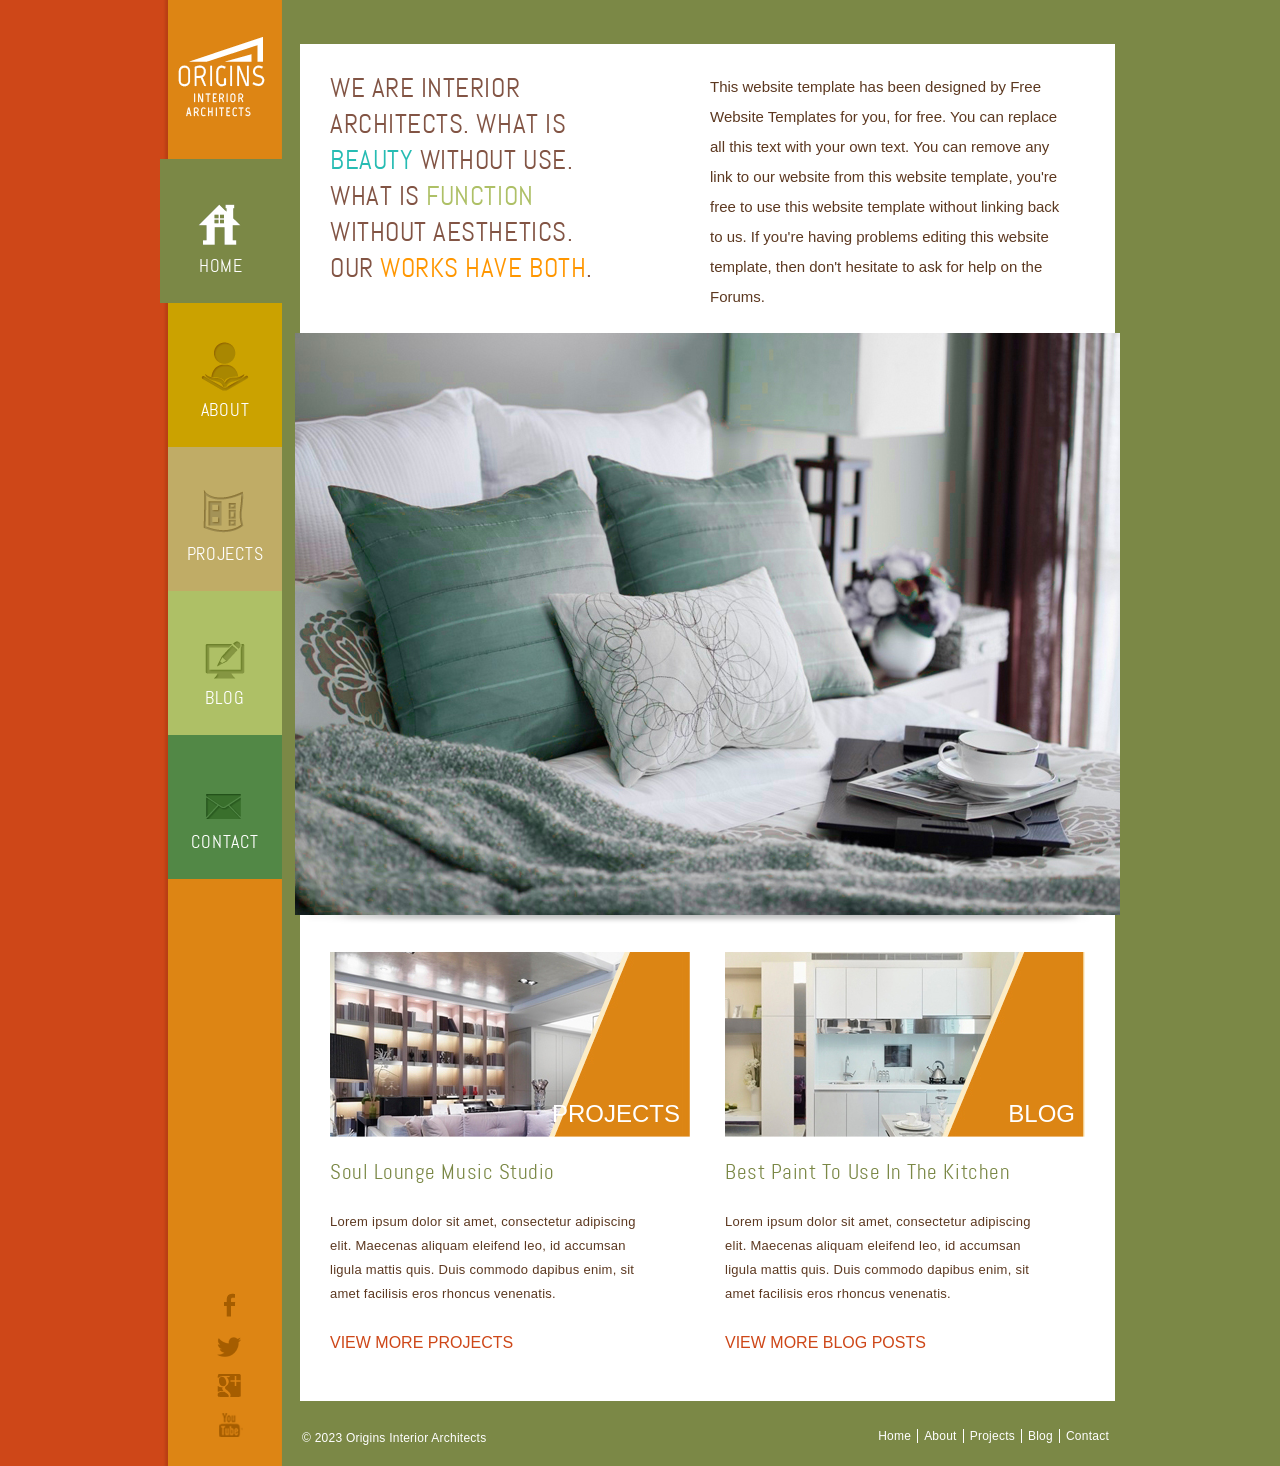
==== index.html @ 418c65bd "first upload" ====
<!DOCTYPE html>
<!-- Website template by freewebsitetemplates.com -->
<html>
<head>
	<meta charset="UTF-8">
	<title>Origin Architects Website Template</title>
	<link rel="stylesheet" href="css/style.css" type="text/css">
</head>
<body>
	<div id="background-green">
		background
	</div>
	<div class="page">
		<div class="home-page">
			<div class="sidebar">
				<a href="index.html" id="logo"><img src="images/logo.png" alt="logo"></a>
				<ul>
					<li class="selected home">
						<a href="index.html">Home</a>
					</li>
					<li class="about">
						<a href="about.html">About</a>
					</li>
					<li class="projects">
						<a href="projects.html">Projects</a>
					</li>
					<li class="blog">
						<a href="blog.html">Blog</a>
					</li>
					<li class="contact">
						<a href="contact.html">Contact</a>
					</li>
				</ul>
				<div class="connect">
					<a href="http://freewebsitetemplates.com/go/facebook/" id="fb">facebook</a> <a href="http://freewebsitetemplates.com/go/twitter/" id="twitter">twitter</a> <a href="http://freewebsitetemplates.com/go/googleplus/" id="googleplus">google+</a> <a href="http://freewebsitetemplates.com/go/youtube/" id="youtube">youtube</a>
				</div>
			</div>
			<div class="body">
				<div class="content-home">
					<div>
						<h3>We are interior architects. What is <span class="beauty">beauty</span> without use. What is <span class="function">function</span> without aesthetics. our <span class="works">works have both</span>.</h3>
						<p>
							This website template has been designed by Free Website Templates for you, for free. You can replace all this text with your own text. You can remove any link to our website from this website template, you're free to use this website template without linking back to us. If you're having problems editing this website template, then don't hesitate to ask for help on the Forums.
						</p>
					</div>
					<div class="featured">
						<img src="images/bed.jpg" alt="">
					</div>
					<div>
						<ul>
							<li>
								<a href="projects.html"><img src="images/bg-projects.jpg" alt=""></a>
								<h4><a href="projects.html">Projects</a></h4>
								<h3><a href="projects.html">Soul Lounge Music Studio</a></h3>
								<p>
									Lorem ipsum dolor sit amet, consectetur adipiscing elit. Maecenas aliquam eleifend leo, id accumsan ligula mattis quis. Duis commodo dapibus enim, sit amet facilisis eros rhoncus venenatis.
								</p>
								<a href="projects.html">View More Projects</a>
							</li>
							<li>
								<a href="blog.html"><img src="images/bg-blog.jpg" alt=""></a>
								<h4><a href="blog.html">Blog</a></h4>
								<h3><a href="blog.html">Best Paint To Use In The Kitchen</a></h3>
								<p>
									Lorem ipsum dolor sit amet, consectetur adipiscing elit. Maecenas aliquam eleifend leo, id accumsan ligula mattis quis. Duis commodo dapibus enim, sit amet facilisis eros rhoncus venenatis.
								</p>
								<a href="blog.html">View More Blog Posts</a>
							</li>
						</ul>
					</div>
				</div>
				<div class="footer">
					<p>
						&#169; 2023 Origins Interior Architects
					</p>
					<ul>
						<li>
							<a href="index.html">Home</a>
						</li>
						<li>
							<a href="about.html">About</a>
						</li>
						<li>
							<a href="projects.html">Projects</a>
						</li>
						<li>
							<a href="blog.html">Blog</a>
						</li>
						<li>
							<a href="contact.html">Contact</a>
						</li>
					</ul>
				</div>
			</div>
		</div>
	</div>
</body>
</html>
---- css/style.css ----
/* Website template by freewebsitetemplates.com */
/*------------------------- Layout styles ------------------------*/
body {
	margin:0;
	background-color:#ce4718;
	font-family: 'AbelRegular';
	position:relative;
}
a {
	outline:none;
}
a img {
	border:0;
	display:block;
}
p {
	font-family:Arial, Helvetica, sans-serif;
}
p a {
	color:#5c3820!important;
	text-decoration:underline!important;
}
p a:hover {
	color:#995d36!important;
}
#background-green {
	background:url(../images/bg-green-absolute.png);
	height:100%;
	margin:0;
	position:absolute;
	right:0;
	text-indent:-99999px;
	width:51%;
	z-index:-1;
}
#background-yellow {
	background:url(../images/bg-yellow-absolute.png);
	height:100%;
	margin:0;
	position:absolute;
	right:0;
	text-indent:-99999px;
	width:51%;
	z-index:-1;
}
#background-lightyellow {
	background:url(../images/bg-lightyellow-absolute.png);
	height:100%;
	margin:0;
	position:absolute;
	right:0;
	text-indent:-99999px;
	width:51%;
	z-index:-1;
}
#background-lightgreen {
	background:url(../images/bg-lightgreen-absolute.png);
	height:100%;
	margin:0;
	position:absolute;
	right:0;
	text-indent:-99999px;
	width:51%;
	z-index:-1;
}
#background-green2 {
	background:url(../images/bg-green2-absolute.png);
	height:100%;
	margin:0;
	position:absolute;
	right:0;
	text-indent:-99999px;
	width:51%;
	z-index:-1;
}
/*------------------------- Pages ------------------------*/
.page {
	width:960px;
	margin:0 auto;
}
.page .home-page {
	background:url(../images/bg-home.png) repeat-y right top;
	overflow:hidden;
	min-height:1440px;
}
.page .about-page {
	background:url(../images/bg-about.png) repeat-y right top;
	overflow:hidden;
	min-height:1440px;
}
.page .project-page {
	background:url(../images/bg-project.png) repeat-y right top;
	overflow:hidden;
	min-height:1440px;
}
.page .blog-page {
	background:url(../images/bg-blog.png) repeat-y right top;
	overflow:hidden;
	min-height:1440px;
}
.page .contact-page {
	background:url(../images/bg-contact.png) repeat-y right top;
	overflow:hidden;
	min-height:1440px;
}
/*------------------------- Fonts ------------------------*/
@font-face {
	font-family: 'AbelRegular';
	src: url('../fonts/abel-regular-webfont.eot');
	src: url('../fonts/abel-regular-webfont.eot?#iefix') format('embedded-opentype'),  url('../fonts/abel-regular-webfont.woff') format('woff'),  url('../fonts/abel-regular-webfont.ttf') format('truetype'),  url('../fonts/abel-regular-webfont.svg#AbelRegular') format('svg');
	font-weight: normal;
	font-style: normal;
}
/*------------------------- Sidebar ------------------------*/
.sidebar {
	width:122px;
	float:left;
}
.sidebar a#logo {
	display:block;
	margin:37px 0 0 18px;
}
.sidebar ul {
	list-style:none;
	margin:46px 0 0;
	padding:0;
}
.sidebar ul li {
	min-height:0!important;
	margin-top:-4px;
}
.sidebar ul li a {
	color:#FFF;
	font-family:AbelRegular;
	font-size:18px;
	letter-spacing:.04em;
	line-height:215px;
	text-transform:uppercase;
	display:block;
	text-decoration:none;
	text-align:center;
	float:right;
}
.sidebar ul li.selected.home a, .sidebar ul li.selected.home:hover a {
	width:122px;
	background:url(../images/nav-icon.png) no-repeat 36px -56px #7b8846;
}
.sidebar ul li.home:hover a {
	width:114px;
	background:url(../images/nav-icon.png) no-repeat 33px -56px #7b8846;
}
.sidebar ul li.home a {
	width:114px;
	height:144px;
	background:url(../images/nav-icon.png) no-repeat 33px 45px #7b8846;
}
.sidebar ul li.selected.about a, .sidebar ul li.selected.about:hover a {
	width:122px;
	background:url(../images/nav-icon.png) no-repeat 36px -271px #cba200;
}
.sidebar ul li.about:hover a {
	width:114px;
	background:url(../images/nav-icon.png) no-repeat 33px -271px #cba200;
}
.sidebar ul li.about a {
	width:114px;
	height:144px;
	background:url(../images/nav-icon.png) no-repeat 33px -163px #cba200;
}
.sidebar ul li.selected.projects a, .sidebar ul li.selected.projects:hover a {
	width:122px;
	background:url(../images/nav-icon.png) no-repeat 36px -480px #c0ac66;
}
.sidebar ul li.projects:hover a {
	width:114px;
	background:url(../images/nav-icon.png) no-repeat 33px -480px #c0ac66;
}
.sidebar ul li.projects a {
	width:114px;
	height:144px;
	background:url(../images/nav-icon.png) no-repeat 33px -377px #c0ac66;
}
.sidebar ul li.selected.blog a, .sidebar ul li.selected.blog:hover a {
	width:122px;
	background:url(../images/nav-icon.png) no-repeat 38px -675px #aec066;
}
.sidebar ul li.blog:hover a {
	width:114px;
	background:url(../images/nav-icon.png) no-repeat 35px -675px #aec066;
}
.sidebar ul li.blog a {
	width:114px;
	height:144px;
	background:url(../images/nav-icon.png) no-repeat 35px -576px #aec066;
}
.sidebar ul li.selected.contact a, .sidebar ul li.selected.contact:hover a {
	width:122px;
	background:url(../images/nav-icon.png) no-repeat 37px -848px #528846;
}
.sidebar ul li.contact:hover a {
	width:114px;
	background:url(../images/nav-icon.png) no-repeat 33px -848px #528846;
}
.sidebar ul li.contact a {
	width:114px;
	height:144px;
	background:url(../images/nav-icon.png) no-repeat 33px -763px #528846;
}
.sidebar div.connect {
	position:absolute;
	bottom:0;
	margin:0 0 29px 57px;
}
.sidebar div.connect a {
	text-indent:-99999px;
	display:block;
}
.sidebar div.connect a#fb {
	background:url(../images/icons.png) no-repeat 0 0;
	width:26px;
	height:24px;
	margin-bottom:20px;
}
.sidebar div.connect a#fb:hover {
	background:url(../images/icons.png) no-repeat 0 -276px;
}
.sidebar div.connect a#twitter {
	background:url(../images/icons.png) no-repeat 0 -25px;
	width:26px;
	height:20px;
	margin-bottom:17px;
}
.sidebar div.connect a#twitter:hover {
	background:url(../images/icons.png) no-repeat 0 -301px;
}
.sidebar div.connect a#googleplus {
	background:url(../images/icons.png) no-repeat 0 -46px;
	width:26px;
	height:23px;
	margin-bottom:16px;
}
.sidebar div.connect a#googleplus:hover {
	background:url(../images/icons.png) no-repeat 0 -322px;
}
.sidebar div.connect a#youtube {
	background:url(../images/icons.png) no-repeat 0 -70px;
	width:26px;
	height:24px;
}
.sidebar div.connect a#youtube:hover {
	background:url(../images/icons.png) no-repeat 0 -346px;
}
/*------------------------- Body ------------------------*/
.body {
	float:right;
	padding:44px 0 0;
	position:relative;
	width:838px;
}
.body .content-home div {
	background-color:#fff;
	margin:-9px 5px 0 18px;
	overflow:hidden;
	padding:26px 30px 21px;
}
.body .content-home div h3 {
	color:#825444;
	float:left;
	font-family:AbelRegular;
	font-size:27px;
	font-weight:400;
	letter-spacing:.02em;
	line-height:36px;
	margin:0;
	text-transform:uppercase;
	width:270px;
}
.body .content-home div h3 span.beauty {
	color:#26bcb3;
}
.body .content-home div h3 span.function {
	color:#aec066;
}
.body .content-home div h3 span.works {
	color:#ff9600;
}
.body .content-home div p {
	color:#5c3820;
	float:left;
	font-family:"Myriad Pro", "Gill Sans", "Gill Sans MT", Calibri, sans-serif;
	font-size:15px;
	line-height:30px;
	margin:2px 0 0 110px;
	width:350px;
}
.body .content-home div ul {
	list-style:none;
	margin:11px 0 25px;
	overflow:hidden;
	padding:0;
}
.body .content-home div ul li {
	float:left;
	margin:0 0 0 35px;
	position:relative;
	width:360px;
}
.body .content-home div ul li h4 {
	margin:32px 0 0;
	position:absolute;
	right:10px;
	top:118px;
}
.body .content-home div ul li h4 a {
	color:#fff;
	font-family:"Myriad Pro", "Gill Sans", "Gill Sans MT", Calibri, sans-serif;
	font-size:24px;
	font-weight:400;
	line-height:24px;
	text-transform:uppercase;
}
.body .content-home div ul li h4 a:hover {
	text-decoration:none;
}
.body .content-home div ul li h3 {
	float:none;
	line-height:24px;
	margin:21px 0 0;
	width:auto;
}
.body .content-home div ul li h3 a {
	color:#7b8846;
	float:none;
	font-family:AbelRegular;
	font-size:21px;
	text-decoration:none;
	text-transform:none;
}
.body .content-home div ul li p {
	color:#5c3820;
	float:none;
	font-size:13px;
	letter-spacing:.02em;
	line-height:24px;
	margin:26px 0 25px;
	width:325px;
}
.body .content-home div ul li p a {
	color:#5c3820;
	float:none;
	font-size:13px;
	text-decoration:underline;
	text-transform:none;
}
.body .content-home div ul li p a:hover {
	color:#7b8846;
}
.body .content-home div ul li a {
	clear:both;
	color:#ce4718;
	font-family:"Myriad Pro", "Gill Sans", "Gill Sans MT", Calibri, sans-serif;
	font-size:16px;
	line-height:24px;
	text-decoration:none;
	text-transform:uppercase;
}
.body .content-home div ul li a:hover {
	filter:alpha(opacity=90);/* Needed for IE8 and old versions */
	opacity:0.9;
}
.body .content-about div:first-child {
	background:none #FFF;
	margin-top:0;
	padding-bottom:0;
}
.body .content-about div {
	background:url(../images/bg-2-column.png) repeat-y;
	background-color:#fff;
	margin:-9px 5px 0 18px;
	overflow:hidden;
	padding:26px 0 189px 30px;
}
.body .content-about div:first-child h3 {
	color:#5c3820;
	font-size:27px;
	font-weight:400;
	letter-spacing:.02em;
	line-height:36px;
	margin:0 0 36px;
	text-transform:uppercase;
}
.body .content-about div div {
	float:left;
	margin:0;
	padding:5px 60px 0 0;
	width:444px;
}
.body .content-about div div h1 {
	color:#7b8846;
	font-size:21px;
	font-weight:400;
	line-height:24px;
	margin:0;
}
.body .content-about div div p {
	color:#5c3820;
	font-size:13px;
	letter-spacing:.02em;
	line-height:24px;
	margin:0 0 22px;
	padding:0 0 0 1px;
}
.body .content-about div div.sidebar {
	background:none;
	float:left;
	padding:0;
	width:281px;
}
.body .content-about div div.sidebar div:first-child {
	border:0;
	padding-bottom:7px;
}
.body .content-about div div.sidebar div:first-child a {
	color:#5c3820;
	display:block;
	font-size:13px;
	font-weight:700;
	letter-spacing:.02em;
	line-height:24px;
	margin:0 0 12px;
	text-decoration:none;
}
.body .content-about div div.sidebar div:first-child a:hover {
	color:#ce4718;
}
.body .content-about div div.sidebar div {
	background:none;
	border-top:1px solid #e2d4b1;
	padding:0 20px;
	width:241px;
}
.body .content-about div div.sidebar div h3 {
	color:#7B8846;
	font-size:21px;
	font-weight:400;
	margin:13px 0 8px;
	text-transform:none;
}
.body .content-about div div.sidebar div ul {
	list-style:none;
	margin:-10px 0 0 -8px;
	overflow:hidden;
	padding:3px 0 5px;
}
.body .content-about div div.sidebar div ul li {
	float:left;
	padding:10px;
	width:63px;
}
.body .content-about div div.sidebar div.section ul li {
	margin:9px 0 0;
	padding:0;
	width:241px;
}
.body .content-about div div.sidebar div.section ul li a:first-child {
	float:left;
	margin:9px 20px 0 0;
}
.body .content-about div div.sidebar div.section ul li a {
	color:#5c3820;
	float:left;
	font-family:Arial, Helvetica, sans-serif;
	font-size:12px;
	font-weight:700;
	letter-spacing:.02em;
	line-height:24px;
	margin:6px 0 0;
	text-transform:none;
}
.body .content-about div div.sidebar div.section ul li a:hover {
	text-decoration:none!important;
	color:#ce4718;
}
.body .content-about div div.sidebar div.section ul li span a {
	display:inline;
	float:none!important;
	font-size:10px;
	font-weight:400;
	margin:0!important;
}
.body .content-project div:first-child {
	padding-bottom:0;
	padding-top:26px;
}
.body .content-project div:first-child div.navigation {
	float:right;
	margin:0 20px 0 0;
	padding:0;
	text-align:right;
}
.body .content-project div:first-child div.navigation a#prev {
	background:url(../images/icons.png) no-repeat left -207px;
	border-right:1px solid #dd8514;
	color:#5d3820;
	display:inline-block;
	font-family:Arial, Helvetica, sans-serif;
	font-size:11px;
	letter-spacing:.02em;
	line-height:36px;
	padding:0 15px 0 17px;
	text-decoration:none;
	text-transform:uppercase;
}
.body .content-project div:first-child div.navigation a#next {
	background:url(../images/icons.png) no-repeat 95px -176px;
	color:#5d3820;
	display:inline-block;
	font-family:Arial, Helvetica, sans-serif;
	font-size:11px;
	letter-spacing:.02em;
	line-height:36px;
	padding:0 22px 0 10px;
	text-decoration:none;
	text-transform:uppercase;
}
.body .content-project div:first-child div.navigation a#next:hover, .body .content-project div:first-child div.navigation a#prev:hover {
	color:#5d3820;
	text-decoration:underline!important;
}
.body .content-project div {
	background-color:#FFF;
	margin:0 5px 0 18px;
	overflow:hidden;
	padding:1px 0 21px 30px;
}
.body .content-project div:first-child h3 {
	color:#5c3820;
	display:inline-block;
	float:left;
	font-size:27px;
	font-weight:400;
	letter-spacing:.02em;
	line-height:36px;
	margin:0;
	text-transform:uppercase;
}
.body .content-project div.navigation {
	overflow:hidden;
	padding-top:10px;
}
.body .content-project div.navigation span {
	color:#5c3820;
	float:left;
	font-family:AbelRegular;
	font-size:19px;
	letter-spacing:.02em;
	line-height:22px;
}
.body .content-project div.navigation ul {
	float:left;
	list-style:none;
	margin:0 0 0 30px;
	overflow:hidden;
	padding:0;
}
.body .content-project div.navigation ul li {
	float:left;
	margin:0 20px 0 0;
	width:auto;
}
.body .content-project div.navigation ul li a {
	color:#5c3820;
	font-family:Arial, Helvetica, sans-serif;
	font-size:13px;
	font-weight:700;
	letter-spacing:.02em;
	line-height:24px;
	text-decoration:none;
}
.body .content-project div ul {
	list-style:none;
	margin:0;
	overflow:hidden;
	padding:0;
}
.body .content-project div ul li {
	float:left;
	margin:0 0 20px;
	width:388px;
}
.body .content-project div ul li:first-child span {
	margin:0 20px 0 0;
}
.body .content-project div ul li span {
	background-color:#dd8514;
	display:block;
	height:35px;
	width:368px;
}
.body .content-project div ul li span a {
	color:#FFF;
	font-size:18px;
	line-height:33px;
	margin:0 0 0 15px;
	text-decoration:none;
}
.body .content-project div ul li span a:hover {
	text-decoration:none!important;
}
.body .content-project div div.paging {
	margin:201px 0 13px;
	padding:0;
}
.body .content-project div div.paging ul {
	float:left;
	overflow:hidden;
}
.body .content-project div div.paging ul li {
	float:left;
	margin:0 5px 0 0;
	width:auto;
}
.body .content-project div div.paging ul li.selected a, .body .content-project div div.paging ul li a:hover {
	background-color:#dd8514;
}
.body .content-project div div.paging ul li a {
	background-color:#5c3820;
	color:#fff;
	display:block;
	font-family:Arial, Helvetica, sans-serif;
	font-size:13px;
	height:23px;
	line-height:24px;
	text-align:center;
	text-decoration:none;
	width:23px;
}
.body .content-project div div.paging span {
	color:#5c3820;
	float:right;
	font-family:Arial, Helvetica, sans-serif;
	font-size:11px;
	letter-spacing:.02em;
	line-height:36px;
	padding:0 28px 0 0;
	text-transform:uppercase;
}
.body .content-project div.figure {
	min-height:1192px;
	position:relative;
}
.body .content-project div.figure img {
	display:block;
}
.body .content-project div.figure span {
	background-color:#dd8514;
	color:#fff;
	display:block;
	font-family:Arial, Helvetica, sans-serif;
	font-size:12px;
	height:30px;
	line-height:30px;
	position:absolute;
	right:28px;
	text-indent:15px;
	top:410px;
	width:198px;
}
.body .content-project div.figure div {
	margin:23px 0 0;
	padding:0;
}
.body .content-project div.figure div h3 {
	color:#7b8846;
	font-size:21px;
	font-weight:400;
	line-height:24px;
	margin:0 0 14px;
}
.body .content-project div.figure div p {
	color:#5c3820;
	font-family:Arial, Helvetica, sans-serif;
	font-size:13px;
	letter-spacing:.02em;
	line-height:24px;
	margin:0;
}
.body .content-blog div div {
	background:none;
	float:left;
	margin:0;
	padding:0 31px 0 0;
	width:473px;
}
.body .content-blog div div h3 {
	color:#5C3820;
	font-size:27px;
	font-weight:400;
	letter-spacing:.02em;
	line-height:36px;
	margin:0 0 57px;
	text-transform:uppercase;
}
.body .content-blog div div ul {
	list-style:none;
	margin:0;
	padding:0;
}
.body .content-blog div div ul li {
	border-bottom:1px solid #e2d4b1;
	padding:29px 0 20px;
}
.body .content-blog div div ul li h4 {
	margin:20px 0 10px;
}
.body .content-blog div div ul li h4 a {
	color:#7B8846;
	font-size:18px;
	font-weight:400;
	text-decoration:none;
	text-transform:none;
}
.body .content-blog div div ul li div span:first-child {
	background:url(../images/icons.png) no-repeat left -130px;
	float:left;
	padding:0 0 0 22px;
}
.body .content-blog div div ul li div span a {
	font-family: Arial,Helvetica,sans-serif;
	font-size: 11px;
	line-height:20px;
	text-transform:none;
	color:#5c3820;
}
.body .content-blog div div ul li div span {
	background:url(../images/icons.png) no-repeat left -154px;
	color:#5c3820;
	display:inline-block;
	float:right;
	font-family:Arial, Helvetica, sans-serif;
	font-size:11px;
	height:16px;
	line-height:20px;
	margin:0 0 17px;
	padding:0 0 0 23px;
}
.body .content-blog div div ul li p {
	color:#5C3820;
	font-size:13px;
	letter-spacing:.02em;
	line-height:24px;
	margin:0 0 26px;
	padding:0 0 0 1px;
}
.body .content-blog div div ul li a {
	color:#ce4718;
	text-decoration:none;
	text-transform:uppercase;
}
.body .content-blog div div div.paging {
	margin:109px 0 34px;
	padding:0;
}
.body .content-blog div div div.paging ul {
	float:left;
	overflow:hidden;
}
.body .content-blog div div div.paging ul li {
	float:left;
	margin:0 5px 0 0;
	padding:0;
	width:auto;
}
.body .content-blog div div div.paging ul li.selected a {
	background-color:#DD8514;
}
.body .content-blog div div div.paging ul li a {
	background-color:#5C3820;
	color:#FFF;
	display:block;
	font-family:Arial, Helvetica, sans-serif;
	font-size:13px;
	height:23px;
	line-height:24px;
	text-align:center;
	text-decoration:none;
	width:23px;
}
.body .content-blog div div div.paging span {
	color:#5C3820;
	float:right;
	font-family:Arial, Helvetica, sans-serif;
	font-size:11px;
	letter-spacing:.02em;
	line-height:36px;
	padding:0 28px 0 0;
	text-transform:uppercase;
}
.body .content-blog div div.sidebar div form input {
	background:url(../images/icons.png) no-repeat 0 -250px;
	border:0;
	float:left;
	height:25px;
	margin:0 0 0 5px;
	width:21px;
}
.body .content-blog-single div div h3 {
	color:#5C3820;
	font-size:27px;
	font-weight:400;
	letter-spacing:.02em;
	line-height:36px;
	margin:0 0 7px;
	text-transform:uppercase;
}
.body .content-blog-single div div div.paging {
	margin:0 0 15px;
	overflow:hidden;
}
.body .content-blog-single div div div.paging a.next {
	background:url(../images/icons.png) no-repeat 134px -176px;
	color:#5D3820;
	float:right;
	font-family:Arial, Helvetica, sans-serif;
	font-size:11px;
	letter-spacing:.02em;
	line-height:36px;
	padding:0 27px 0 0;
	text-decoration:none;
	text-transform:uppercase;
	margin: 0 10px;
}
.body .content-blog-single div div div.paging a.prev {
	background:url(../images/icons.png) no-repeat 0 -206px;
	color:#5D3820;
	display:inline-block;
	float:left;
	font-family:Arial, Helvetica, sans-serif;
	font-size:11px;
	letter-spacing:.02em;
	line-height:36px;
	padding:0 17px 0 15px;
	text-decoration:none;
	text-transform:uppercase;
}
.body .content-blog-single div div ul {
	list-style:none outside none;
	margin:0;
	padding:0;
}
.body .content-blog-single div div ul li h4 {
	color:#7B8846;
	font-size:18px;
	font-weight:400;
	margin:16px 0 10px;
	text-decoration:none;
	text-transform:none;
}
.body .content-blog-single div div ul li div span:first-child {
	background:url(../images/icons.png) no-repeat 0 -130px;
	float:left;
	padding:0 0 0 22px;
}
.body .content-blog-single div div ul li div span a {
	color:#5C3820;
	text-decoration:none;
}
.body .content-blog-single div div ul li div span a:hover {
	text-decoration:underline;
}
.body .content-blog-single div div ul li div span {
	background:url(../images/icons.png) no-repeat 0 -156px;
	color:#5C3820;
	display:inline-block;
	float:right;
	font-family:Arial, Helvetica, sans-serif;
	font-size:11px;
	height:16px;
	line-height:20px;
	margin:0 0 17px;
	padding:0 0 0 23px;
}
.body .content-blog-single div div ul li div.section {
	border-top:1px solid #E2D4B1;
	padding:21px 0 154px;
}
.body .content-blog-single div div ul li div.section div span {
	background:none;
	color:#5c3820;
	display:block;
	float:none;
	font-family:Arial, Helvetica, sans-serif;
	font-size:11px;
	letter-spacing:.02em;
	line-height:20px;
	margin:0 0 5px;
	padding:0;
}
.body .content-blog-single div div ul li div.section div div {
	float:left;
	margin:0 20px 0 0;
	padding:0;
	width:60px;
}
.body .content-blog-single div div ul li div.section div div a {
	display:block;
	float:none;
	margin:0 0 3px;
}
.body .content-blog-single div div ul li div.section div h4 {
	color:#7b8846;
	display:block;
	float:none;
	font-size:21px;
	letter-spacing:.02em;
	line-height:24px;
	margin:0 0 24px;
	padding:0 0 0 1px;
	text-align:left;
}
.body .content-blog-single div div ul li div.section div div span {
	color:#5C3820;
	display:block;
	font-family:Arial, Helvetica, sans-serif;
	font-size:11px;
	height:16px;
	line-height:20px;
	text-align:center;
}
.body .content-blog-single div div ul li div.section div a {
	color:#ce4718;
	float:right;
	font-family:Arial, Helvetica, sans-serif;
	font-size:13px;
	letter-spacing:.02em;
	line-height:24px;
	margin:0 0 28px;
	text-decoration:none;
}
.body .content-blog-single div div ul li div.section div p a {
	float:none;
	margin:0;
}
.body .content-blog-single div div ul li div.section div form {
	border-top:1px solid #E2D4B1;
	clear:both;
	margin:0 0 46px;
	padding:23px 0 0;
}
.body .content-blog-single div div ul li div.section div form h4 {
	margin:0 0 12px;
}
.body .content-blog-single div div ul li div.section div form textarea {
	background-color:#eee;
	border:1px solid #b9b9b9;
	color:#939393;
	display:block;
	font-family:Arial, Helvetica, sans-serif;
	font-size:11px;
	height:122px;
	letter-spacing:.02em;
	margin:0 0 20px;
	overflow:auto;
	padding:4px 10px;
	resize:none;
	width:451px;
}
.body .content-blog-single div div.sidebar div form input {
	background:url(../images/bg-search.png) no-repeat;
	border:0;
	float:left;
	height:25px;
	margin:0 0 0 5px;
	width:21px;
}
.body .content-contact div {
	background:url(../images/bg-2-column.png) repeat-y scroll 0 0 transparent;
	margin:0 5px 0 18px;
	overflow:hidden;
	padding:26px 0 603px 30px;
}
.body .content-contact div div h3 {
	color:#5C3820;
	font-size:27px;
	font-weight:400;
	letter-spacing:.02em;
	line-height:36px;
	margin:0 0 52px;
	text-transform:uppercase;
}
.body .content-contact div div p a {
	color:#CE4718;
	margin:0;
	text-decoration:none;
	text-transform:none;
}
.body .content-contact div div form h4 {
	color:#7B8846;
	font-size:21px;
	font-weight:400;
	letter-spacing:.02em;
	line-height:24px;
	margin:0 0 12px;
	text-transform:none;
}
.body .content-contact div div form {
	clear:both;
	margin:0 0 46px;
	padding:4px 0 0;
}
.body .content-contact div div form textarea {
	background-color:#EEE;
	border:1px solid #B9B9B9;
	color:#939393;
	display:block;
	font-family:Arial, Helvetica, sans-serif;
	font-size:11px;
	height:189px;
	letter-spacing:.02em;
	margin:0 0 18px;
	overflow:auto;
	padding:4px 10px;
	resize:none;
	width:451px;
}
.body .content-contact div div.sidebar {
	background:none repeat scroll 0 0 transparent;
	float:left;
	margin:0;
	padding:0 20px;
	width:241px;
}
.body .content-contact div div.sidebar h3 {
	color:#7B8846;
	font-size:21px;
	font-weight:400;
	letter-spacing:.02em;
	line-height:24px;
	margin:9px 0 15px;
	text-transform:none;
}
.body .content-contact div div.sidebar span {
	color:#5c3820;
	display:block;
	font-family:Arial, Helvetica, sans-serif;
	font-size:12px;
	font-weight:700;
	letter-spacing:.02em;
	line-height:24px;
	margin:0 0 12px;
}
.body .content-contact div div.sidebar p {
	color:#5c3820;
	font-family:Arial, Helvetica, sans-serif;
	font-size:12px;
	letter-spacing:.02em;
	line-height:24px;
	margin:0 0 12px;
}
.body .content-contact div div.sidebar p a:hover {
	color:#ce4718!important;
}
.body .content-home div:first-child, .body .content-about div div.sidebar div:first-child h3 {
	margin-top:0;
}
.body .content-home div p a, .body .content-about div div p a, .body .content-project div.figure div p a {
	color:#ce4718;
	text-decoration:none;
}
.body .content-home div p a:hover, .body .content-home div ul li a:hover, .body .content-about div div p a:hover, .body .content-about div div.sidebar div.section ul li a:hover, .body .content-about div div.sidebar div.section ul li span a:hover, .body .content-project div ul li span a:hover, .body .content-project div.figure div p a:hover, .body .content-blog div div ul li p a:hover, .body .content-blog div div ul li a:hover, .body .content-blog-single div div div.paging a:hover, .body .content-blog-single div div ul li h4 a:hover, .body .content-blog-single div div ul li p a:hover, .body .content-blog-single div div ul li div.section div a:hover, .body .content-contact div div p a:hover {
	text-decoration:underline;
}
.body .content-home div.featured, .body .content-about div.featured {
	background:url(../images/shadow.png) no-repeat left bottom;
	margin:0;
	padding:0 0 9px;
	position:relative;
	z-index:1000;
}
.body .content-home div.featured img, .body .content-about div.featured img {
	display:block;
	margin:0 0 0 13px;
}
.body .content-home div ul li:first-child, .body .content-about, .body .content-about div div.sidebar div ul li:first-child, .body .content-about div div.sidebar div.section ul li:first-child, .body .content-blog div div.sidebar div.blog-categories ul li:first-child, .body .content-blog-single div div.sidebar div.blog-categories ul li:first-child {
	margin:0;
}
.body .content-about div div.sidebar div:first-child a.selected, .body .content-project div.navigation ul li a:hover, .body .content-project div.navigation ul li.selected a {
	color:#ce4718;
}
.body .content-about div div.sidebar div ul li a, .body .content-blog div div.sidebar div ul li a, .body .content-blog-single div div.sidebar div ul li a {
	margin:0 0 -1px;
}
.body .content-about div div.sidebar div ul li a img:hover, .body .content-project div ul li a img:hover, .body .content-blog div div ul li a:first-child img:hover, .body .content-blog div div.sidebar div ul li a img:hover, .body .content-blog-single div div ul li a img:hover, .body .content-blog-single div div.sidebar div ul li a img:hover {
	filter:alpha(opacity=80);/* Needed for IE8 and old versions */
	opacity:0.8;
}
.body .content-about div div.sidebar div.section ul, .body .content-blog div div.sidebar div.section ul, .body .content-blog-single div div.sidebar div.section ul {
	margin:0;
	padding:0;
}
.body .content-about div div.sidebar div.section ul li span, .body .content-blog div div.sidebar div.section ul li span, .body .content-blog-single div div.sidebar div.section ul li span {
	display:inline-block;
	font-size:10px;
}
.body .content-blog div, .body .content-blog-single div {
	background:url(../images/bg-2-column.png) repeat-y scroll 0 0 transparent;
	margin:0 5px 0 18px;
	overflow:hidden;
	padding:26px 0 0 30px;
}
.body .content-blog div div ul li:first-child, .body .content-blog div div.sidebar div.section ul li:first-child, .body .content-blog-single div div.sidebar div.section ul li:first-child {
	padding-top:0;
}
.body .content-blog div div ul li p a, .body .content-blog-single div div ul li p a {
	color:#CE4718;
	margin:0;
	text-decoration:none;
	text-transform:none;
}
.body .content-blog div div.sidebar, .body .content-blog-single div div.sidebar {
	background:none repeat scroll 0 0 transparent;
	float:left;
	padding:0;
	width:281px;
}
.body .content-blog div div.sidebar div:first-child, .body .content-blog-single div div.sidebar div:first-child {
	border:0;
	padding-top:0;
}
.body .content-blog div div.sidebar div, .body .content-blog-single div div.sidebar div {
	background:none repeat scroll 0 0 transparent;
	border-top:1px solid #E2D4B1;
	padding:11px 20px 0;
	width:241px;
}
.body .content-blog div div.sidebar div h3, .body .content-blog-single div div.sidebar div h3 {
	color:#7B8846;
	font-size:21px;
	font-weight:400;
	margin:0;
	text-transform:none;
}
.body .content-blog div div.sidebar div form, .body .content-blog-single div div.sidebar div form {
	margin:0 0 17px;
	overflow:hidden;
}
.body .content-blog div div.sidebar div form input:first-child, .body .content-blog-single div div.sidebar div form input:first-child {
	background:none #fff;
	border-color:#fef7e8;
	border-style:solid solid solid none;
	border-width:1px;
	color:#939393;
	font-size:11px;
	height:14px;
	letter-spacing:.02em;
	margin:0;
	padding:5px 5px 4px;
	width:187px;
}
.body .content-blog div div.sidebar div.blog-categories ul, .body .content-blog-single div div.sidebar div.blog-categories ul {
	margin:9px 0 21px;
	padding:0;
}
.body .content-blog div div.sidebar div.blog-categories ul li, .body .content-blog-single div div.sidebar div.blog-categories ul li {
	border:0;
	margin:12px 0 0;
	padding:0;
	width:241px;
}
.body .content-blog div div.sidebar div.blog-categories ul li a, .body .content-blog-single div div.sidebar div.blog-categories ul li a {
	color:#5c3820;
	float:none;
	font-family:Arial, Helvetica, sans-serif;
	font-size:12px;
	font-weight:700;
	letter-spacing:.02em;
	line-height:24px;
	margin:0;
	text-align:left;
	text-transform:none;
}
.body .content-blog div div.sidebar div.blog-categories ul li a:hover, .body .content-blog-single div div.sidebar div.blog-categories ul li a:hover {
	color:#ce4718;
	text-decoration:none!important;
}
.body .content-blog div div.sidebar div ul, .body .content-blog-single div div.sidebar div ul {
	list-style:none outside none;
	margin:-7px 0 0 -8px;
	overflow:hidden;
	padding:3px 0 5px;
}
.body .content-blog div div.sidebar div ul li, .body .content-blog-single div div.sidebar div ul li {
	border:0;
	float:left;
	padding:10px;
	width:63px;
}
.body .content-blog div div.sidebar div.section ul li, .body .content-blog-single div div.sidebar div.section ul li {
	padding:6px 0 0;
	width:241px;
}
.body .content-blog div div.sidebar div.section ul li a:first-child, .body .content-blog-single div div.sidebar div.section ul li a:first-child {
	float:left;
	margin:12px 20px 0 0;
}
.body .content-blog div div.sidebar div.section ul li a, .body .content-blog-single div div.sidebar div.section ul li a {
	color:#5C3820;
	float:left;
	font-family:Arial, Helvetica, sans-serif;
	font-size:12px;
	font-weight:700;
	letter-spacing:.02em;
	line-height:24px;
	margin:6px 0 0;
	text-transform:none;
}
.body .content-blog div div.sidebar div.section ul li a:hover, .body .content-blog-single div div.sidebar div.section ul li a:hover {
	color:#ce4718;
	text-decoration:none!important;
}
.body .content-blog div div.sidebar div.section ul li span a, .body .content-blog-single div div.sidebar div.section ul li span a {
	display:inline;
	float:none!important;
	font-size:10px;
	font-weight:400;
	margin:0!important;
}
.body .content-blog-single div div, .body .content-contact div div {
	background:none repeat scroll 0 0 transparent;
	float:left;
	margin:0;
	padding:0 31px 0 0;
	width:473px;
}
.body .content-blog-single div div ul li p, .body .content-contact div div p {
	color:#5C3820;
	font-size:13px;
	letter-spacing:.02em;
	line-height:24px;
	margin:0 0 24px;
	padding:0 0 0 1px;
}
.body .content-blog-single div div ul li div.section div form input, .body .content-contact div div form input {
	background-color:#eee;
	border:1px solid #b9b9b9;
	color:#939393;
	display:block;
	font-family:Arial, Helvetica, sans-serif;
	font-size:11px;
	height:20px;
	letter-spacing:.02em;
	line-height:22px;
	margin:0 0 18px;
	padding:4px 10px;
	width:451px;
}
.body .content-blog-single div div ul li div.section div form input#submit, .body .content-contact div div form input.submit {
	background-color:#dd8514;
	border:0;
	color:#fff;
	cursor:pointer;
	font-family:Arial, Helvetica, sans-serif;
	font-size:12px;
	height:23px;
	line-height:0;
	margin:0;
	width:119px;
}
.body .content-blog-single div div ul li div.section div form input#submit:hover, .body .content-contact div div form input.submit:hover {
	background-color:#e0912c;
}
/*------------------------- Footer ------------------------*/
.footer {
	height:35px;
	overflow:hidden;
	margin:0;
	padding:30px 5px 0 18px;
}
.footer p {
	float:left;
	color:#fff;
	font-size:12px;
	font-family:Arial, Helvetica, sans-serif;
	text-indent:2px;
	letter-spacing:.02em;
	margin:0;
}
.footer ul {
	float:right;
	overflow:hidden;
	list-style:none;
	margin:-5px 0 0;
	padding:0;
}
.footer ul li {
	float:left;
}
.footer ul li a {
	color:#fff;
	font-size:12px;
	font-family:Arial, Helvetica, sans-serif;
	text-indent:2px;
	letter-spacing:.02em;
	text-decoration:none;
	border-left:1px solid #fff;
	padding:0 6px;
}
.footer ul li:first-child a {
	border:0;
}
.footer ul li a:hover {
	text-decoration:underline;
}
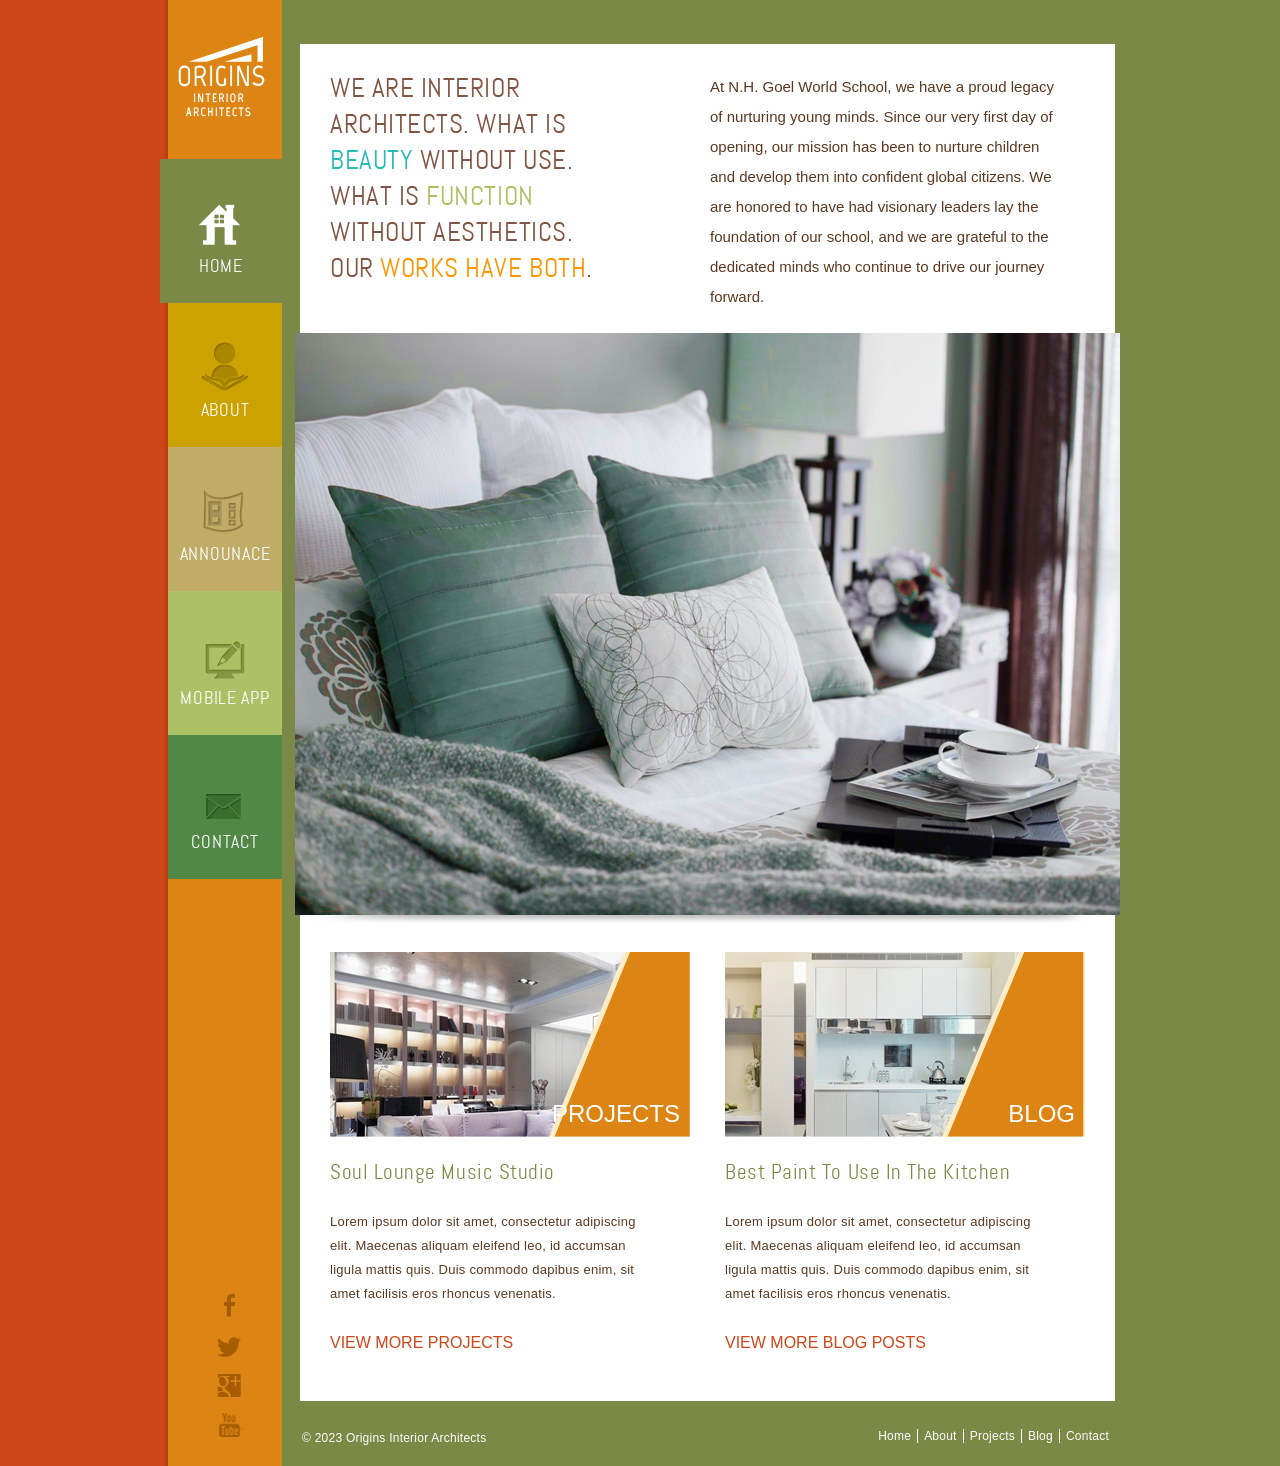
==== commit 451e523e: "Index Text Changed" ====
--- a/index.html
+++ b/index.html
@@ -3,7 +3,7 @@
 <html>
 <head>
 	<meta charset="UTF-8">
-	<title>Origin Architects Website Template</title>
+	<title> N H Goel Alumni </title>
 	<link rel="stylesheet" href="css/style.css" type="text/css">
 </head>
 <body>
@@ -22,10 +22,10 @@
 						<a href="about.html">About</a>
 					</li>
 					<li class="projects">
-						<a href="projects.html">Projects</a>
+						<a href="projects.html">Announace of AGM</a>
 					</li>
 					<li class="blog">
-						<a href="blog.html">Blog</a>
+						<a href="blog.html">Mobile App</a>
 					</li>
 					<li class="contact">
 						<a href="contact.html">Contact</a>
@@ -40,7 +40,7 @@
 					<div>
 						<h3>We are interior architects. What is <span class="beauty">beauty</span> without use. What is <span class="function">function</span> without aesthetics. our <span class="works">works have both</span>.</h3>
 						<p>
-							This website template has been designed by Free Website Templates for you, for free. You can replace all this text with your own text. You can remove any link to our website from this website template, you're free to use this website template without linking back to us. If you're having problems editing this website template, then don't hesitate to ask for help on the Forums.
+							At N.H. Goel World School, we have a proud legacy of nurturing young minds. Since our very first day of opening, our mission has been to nurture children and develop them into confident global citizens. We are honored to have had visionary leaders lay the foundation of our school, and we are grateful to the dedicated minds who continue to drive our journey forward.
 						</p>
 					</div>
 					<div class="featured">
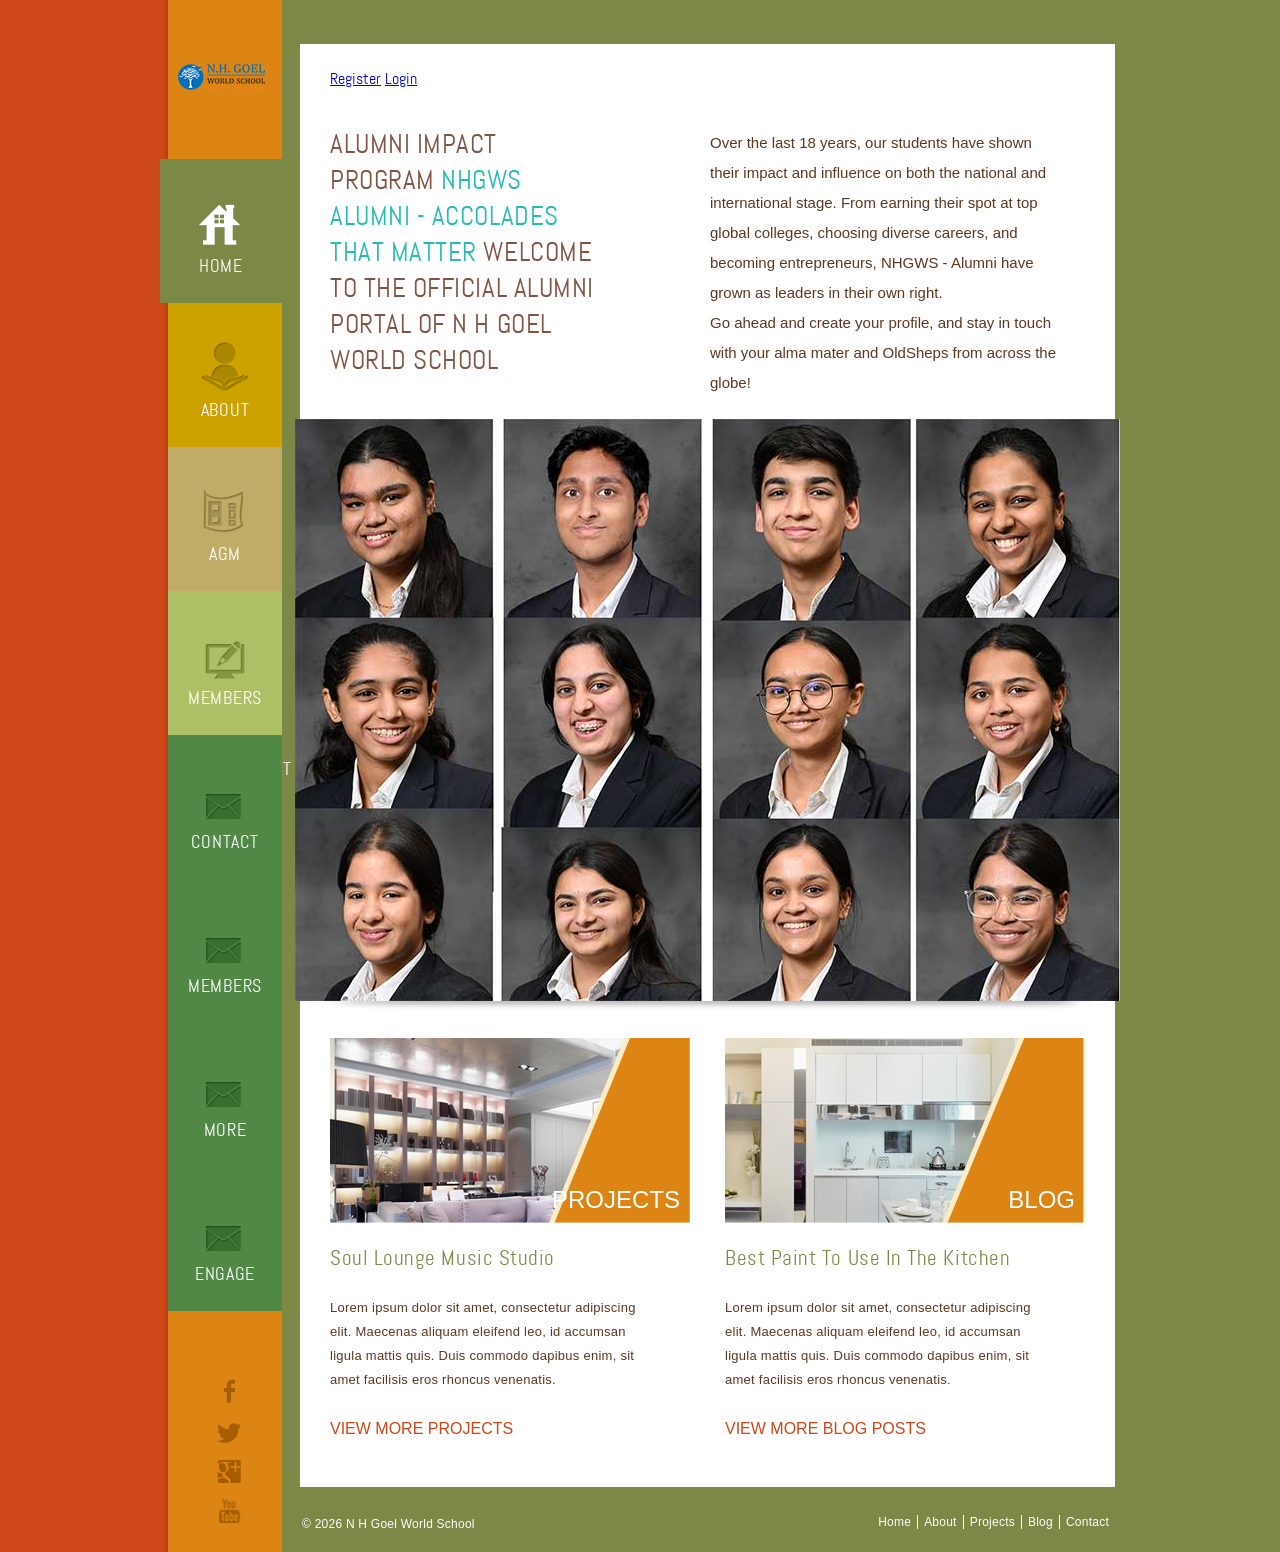
==== commit 498afaac: "Updated  with new chnages" ====
--- a/index.html
+++ b/index.html
@@ -3,7 +3,7 @@
 <html>
 <head>
 	<meta charset="UTF-8">
-	<title> N H Goel Alumni </title>
+	<title> N H Goel World School Alumni </title>
 	<link rel="stylesheet" href="css/style.css" type="text/css">
 </head>
 <body>
@@ -22,25 +22,36 @@
 						<a href="about.html">About</a>
 					</li>
 					<li class="projects">
-						<a href="projects.html">Announace of AGM</a>
+						<a href="AGM -Announcement.html">AGM Announcement</a>
 					</li>
 					<li class="blog">
-						<a href="blog.html">Mobile App</a>
+						<a href="membersarea.html">Members Area</a>
 					</li>
 					<li class="contact">
 						<a href="contact.html">Contact</a>
 					</li>
+					<li class="contact">
+						<a href="members.html">Members</a>
+					</li>
+					<li class="contact">
+						<a href="more.html">More</a>
+					</li>
+					<li class="contact">
+						<a href="engage.html">Engage</a>
+					</li>
 				</ul>
 				<div class="connect">
-					<a href="http://freewebsitetemplates.com/go/facebook/" id="fb">facebook</a> <a href="http://freewebsitetemplates.com/go/twitter/" id="twitter">twitter</a> <a href="http://freewebsitetemplates.com/go/googleplus/" id="googleplus">google+</a> <a href="http://freewebsitetemplates.com/go/youtube/" id="youtube">youtube</a>
+					<a href="https://www.facebook.com/nhgws" id="fb">facebook</a> <a href="#" id="twitter">twitter</a> <a href="#" id="googleplus">google+</a> <a href="#" id="youtube">youtube</a>
 				</div>
 			</div>
 			<div class="body">
 				<div class="content-home">
+					<div><a href="register.html">Register</a>         <a href="login.html">Login</a></div>
 					<div>
-						<h3>We are interior architects. What is <span class="beauty">beauty</span> without use. What is <span class="function">function</span> without aesthetics. our <span class="works">works have both</span>.</h3>
+						
+						<h3>Alumni Impact Program <span class="beauty">NHGWS ALUMNI - ACCOLADES THAT MATTER</span> Welcome to the Official Alumni Portal of N H Goel World School</h3>
 						<p>
-							At N.H. Goel World School, we have a proud legacy of nurturing young minds. Since our very first day of opening, our mission has been to nurture children and develop them into confident global citizens. We are honored to have had visionary leaders lay the foundation of our school, and we are grateful to the dedicated minds who continue to drive our journey forward.
+							Over the last 18 years, our students have shown their impact and influence on both the national and international stage. From earning their spot at top global colleges, choosing diverse careers, and becoming entrepreneurs, NHGWS - Alumni have grown as leaders in their own right.<br/> Go ahead and create your profile, and stay in touch with your alma mater and OldSheps from across the globe!
 						</p>
 					</div>
 					<div class="featured">
@@ -71,7 +82,7 @@
 				</div>
 				<div class="footer">
 					<p>
-						&#169; 2023 Origins Interior Architects
+						&#169; 2026 N H Goel World School
 					</p>
 					<ul>
 						<li>
--- a/css/style.css
+++ b/css/style.css
@@ -994,35 +994,99 @@
 	text-decoration:none;
 	text-transform:none;
 }
-.body .content-contact div div form h4 {
-	color:#7B8846;
-	font-size:21px;
-	font-weight:400;
-	letter-spacing:.02em;
-	line-height:24px;
-	margin:0 0 12px;
-	text-transform:none;
-}
-.body .content-contact div div form {
-	clear:both;
-	margin:0 0 46px;
-	padding:4px 0 0;
-}
-.body .content-contact div div form textarea {
-	background-color:#EEE;
-	border:1px solid #B9B9B9;
-	color:#939393;
-	display:block;
-	font-family:Arial, Helvetica, sans-serif;
-	font-size:11px;
-	height:189px;
-	letter-spacing:.02em;
-	margin:0 0 18px;
-	overflow:auto;
-	padding:4px 10px;
-	resize:none;
-	width:451px;
-}
+
+	.body .content-contact div div div .custom-form {
+		/*width: 600px;*/
+		margin: 0 auto;
+		font-family: Arial, Helvetica, sans-serif;
+	}
+		.body .content-contact div div div .custom-form .form-row {
+			display: flex;
+			align-items: center;
+			margin-bottom: 18px;
+		}
+			.body .content-contact div div div .custom-form .form-row label {
+				width: 180px;
+				font-weight: 600;
+				font-size: 14px;
+				color: #333;
+			}
+	/* INPUT / SELECT / TEXTAREA */
+			.body .content-contact div div div .custom-form .form-row input[type="text"],
+			.body .content-contact div div div .custom-form .form-row input[type="email"],
+			.body .content-contact div div div .custom-form .form-row select,
+			.body .content-contact div div div .custom-form .form-row textarea {
+				flex: 1;
+				padding: 8px 10px;
+				border: 1px solid #ccc;
+				border-radius: 4px;
+				font-size: 14px;
+				background: #f9f9f9;
+			}
+
+	/* TEXTAREA */
+			.body .content-contact div div div .custom-form .form-row textarea {
+				height: 120px;
+				resize: vertical;
+			}
+
+/* RADIO & CHECKBOX GROUP */
+
+		.body .content-contact div div div .custom-form .radio-group,
+		.checkbox-group {
+			flex: 1;
+			display: flex;
+			gap: 15px;
+		}
+
+	/* RADIO & CHECKBOX ALIGN */
+			.body .content-contact div div div .custom-form .radio-group input,
+			.body .content-contact div div div .custom-form .checkbox-group input {
+				margin-right: 5px;
+			}
+
+/* BUTTON */
+		.body .content-contact div div div .custom-form .form-row button {
+			margin-left: 180px;
+			padding: 10px 25px;
+			background: #CE4718;
+			color: #fff;
+			border: none;
+			border-radius: 4px;
+			cursor: pointer;
+			transition: 0.3s ease;
+		}
+
+			.body .content-contact div div div .custom-form .form-row button:hover {
+				background: #a83a14;
+			}
+	.body .content-contact div div .custom-form h4 {
+		color: #7B8846;
+		font-size: 21px;
+		font-weight: 400;
+		letter-spacing: .02em;
+		line-height: 24px;
+		margin: 0 0 12px;
+		text-transform: none;
+	}
+	
+		.body .content-contact div div .custom-form textarea {
+			background-color: #EEE;
+			border: 1px solid #B9B9B9;
+			color: #939393;
+			display: block;
+			font-family: Arial, Helvetica, sans-serif;
+			font-size: 11px;
+			height: 189px;
+			letter-spacing: .02em;
+			margin: 0 0 18px;
+			overflow: auto;
+			padding: 4px 10px;
+			resize: none;
+			width: 451px;
+		}
+	
+
 .body .content-contact div div.sidebar {
 	background:none repeat scroll 0 0 transparent;
 	float:left;
